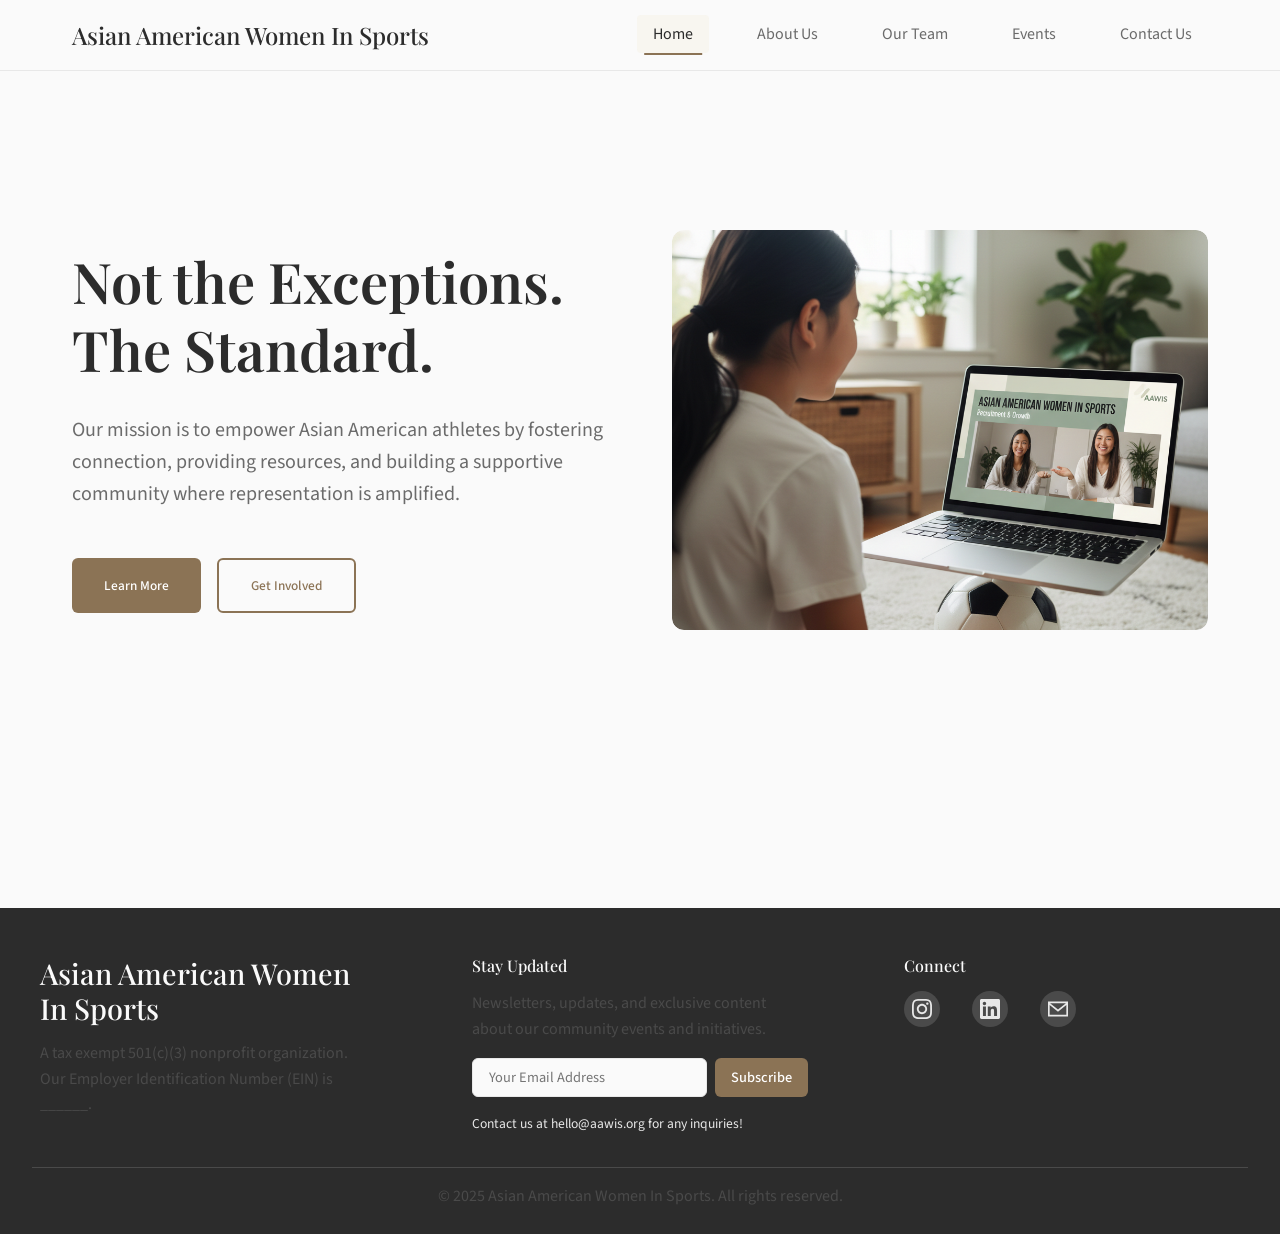
==== index.html @ 2bb3dc59 "Update index.html" ====
<!DOCTYPE html>
<html lang="en">
<head>
    <meta charset="UTF-8">
    <meta name="viewport" content="width=device-width, initial-scale=1.0">
    <title>Asian American Women In Sports</title>
    <link rel="stylesheet" href="styles.css">
    <link rel="preconnect" href="https://fonts.googleapis.com">
    <link rel="preconnect" href="https://fonts.gstatic.com" crossorigin>
    <link href="https://fonts.googleapis.com/css2?family=Playfair+Display:wght@400;500;600;700&family=Source+Sans+Pro:wght@300;400;600&display=swap" rel="stylesheet">
</head>
<body>
    <nav class="navbar">
        <div class="nav-container">
            <div class="nav-logo">
                <h2>Asian American Women In Sports</h2>
            </div>
            <ul class="nav-menu">
                <li class="nav-item">
                    <a href="#home" class="nav-link active" data-tab="home">Home</a>
                </li>
                <li class="nav-item">
                    <a href="#about" class="nav-link" data-tab="about">About Us</a>
                </li>
                <li class="nav-item">
                    <a href="#team" class="nav-link" data-tab="team">Our Team</a>
                </li>
                <li class="nav-item">
                    <a href="#events" class="nav-link" data-tab="events">Events</a>
                </li>
                <li class="nav-item">
                    <a href="#contact" class="nav-link" data-tab="contact">Contact Us</a>
                </li>
            </ul>
            <div class="hamburger">
                <span class="bar"></span>
                <span class="bar"></span>
                <span class="bar"></span>
            </div>
        </div>
    </nav>

    <main>
        <!-- Home Section -->
        <section id="home" class="tab-content active">
            <div class="hero">
                <div class="hero-content">
                    <h1 class="hero-title"> Not the Exceptions. The Standard. </h1>
                    <p class="hero-subtitle">Our mission is to empower Asian American athletes by fostering connection, providing resources, and building a supportive community where representation is amplified.</p>
                    <div class="hero-buttons">
                        <button class="btn btn-primary">Learn More</button>
                        <button class="btn btn-secondary">Get Involved</button>
                    </div>
                </div>
                <div class="hero-image">
                    <img src="hero-photo.jpg" alt="" class="hero-img" />
                </div>
            </div>
        </section>

        <!-- About Us Section -->
        <section id="about" class="tab-content">
            <div class="section-container">
                <h2 class="section-title">About Us</h2>
                <div class="about-content">
                    <div class="about-text">
                        <div class="mission-section">
                            <h3>Our Mission</h3>
                            <p class="lead">Our mission is to empower Asian-American athletes by fostering connection, providing resources, and building a supportive community where representation is amplified.</p>
                        </div>
                        
                        <div class="services-overview">
                            <h3>Our Services</h3>
                            <div class="services-grid">
                                <div class="service-item">
                                    <div class="service-icon">🎤</div>
                                    <h4>Panel of Speakers & Support</h4>
                                    <p>Asian American speakers sharing their experiences and providing guidance to help you navigate your journey</p>
                                </div>
                                <div class="service-item">
                                    <div class="service-icon">📧</div>
                                    <h4>Newsletter</h4>
                                    <p>Stay connected with our community through regular updates and insights</p>
                                </div>
                            </div>
                        </div>
                    </div>

                </div>
            </div>
        </section>

        <!-- Our Team Section -->
        <section id="team" class="tab-content">
            <div class="section-container">
                <h2 class="section-title">Our Team</h2>

                <div class="team-subsection">
                    <h3 class="team-subsection-title">Founder</h3>
                    <div class="team-grid team-grid-founder">
                        <div class="team-member">
                            <div class="member-photo-wrap">
                                <img src="coco-qiu.png" alt="CoCo Qiu" class="member-photo-img" />
                            </div>
                            <h3>CoCo Qiu</h3>
                            <p class="member-role">Founder</p>
                            <p class="member-school">[Madison County High, 2026]</p>
                            <button type="button" class="btn btn-small btn-about">About CoCo</button>
                        </div>
                    </div>
                </div>

                <div class="team-subsection">
                    <h3 class="team-subsection-title">Co-Founders</h3>
                    <div class="team-grid team-grid-cofounders">
                        <div class="team-member">
                            <div class="member-photo"></div>
                            <h3>[Name]</h3>
                            <p class="member-role">Co-Founder</p>
                            <p class="member-school">[School, Year]</p>
                            <button type="button" class="btn btn-small btn-about">About [Name]</button>
                        </div>
                        <div class="team-member">
                            <div class="member-photo"></div>
                            <h3>[Name]</h3>
                            <p class="member-role">Co-Founder</p>
                            <p class="member-school">[School, Year]</p>
                            <button type="button" class="btn btn-small btn-about">About [Name]</button>
                        </div>
                    </div>
                </div>

                <div class="team-subsection">
                    <h3 class="team-subsection-title">Mentor / Panel Speakers</h3>
                    <div class="team-grid team-grid-mentors">
                        <div class="team-member">
                            <div class="member-photo"></div>
                            <h3>Olivia Lee</h3>
                            <p class="member-role">Mentor / Panel Speaker</p>
                            <p class="member-school">[University of Pittsburgh, Team Captain, 2026]</p>
                            <button type="button" class="btn btn-small btn-about">About Olivia</button>
                        </div>
                        <div class="team-member">
                            <div class="member-photo"></div>
                            <h3>[Name]</h3>
                            <p class="member-role">Mentor / Panel Speaker</p>
                            <p class="member-school">[School, Year]</p>
                            <button type="button" class="btn btn-small btn-about">About [Name]</button>
                        </div>
                        <div class="team-member">
                            <div class="member-photo"></div>
                            <h3>[Name]</h3>
                            <p class="member-role">Mentor / Panel Speaker</p>
                            <p class="member-school">[School, Year]</p>
                            <button type="button" class="btn btn-small btn-about">About [Name]</button>
                        </div>
                        <div class="team-member">
                            <div class="member-photo"></div>
                            <h3>[Name]</h3>
                            <p class="member-role">Mentor / Panel Speaker</p>
                            <p class="member-school">[School, Year]</p>
                            <button type="button" class="btn btn-small btn-about">About [Name]</button>
                        </div>
                        <div class="team-member">
                            <div class="member-photo"></div>
                            <h3>[Name]</h3>
                            <p class="member-role">Mentor / Panel Speaker</p>
                            <p class="member-school">[School, Year]</p>
                            <button type="button" class="btn btn-small btn-about">About [Name]</button>
                        </div>
                        <div class="team-member">
                            <div class="member-photo"></div>
                            <h3>[Name]</h3>
                            <p class="member-role">Mentor / Panel Speaker</p>
                            <p class="member-school">[School, Year]</p>
                            <button type="button" class="btn btn-small btn-about">About [Name]</button>
                        </div>
                    </div>
                </div>
            </div>
        </section>

        <!-- Events Section -->
        <section id="events" class="tab-content">
            <div class="section-container">
                <h2 class="section-title">Events</h2>
                <div class="events-grid">
                    <div class="event-card">
                        <div class="event-date">
                            <span class="month">TBD</span>
                            <span class="day">--</span>
                        </div>
                        <div class="event-details">
                            <h3>Coming Soon</h3>
                            <p class="event-time">Details TBD</p>
                            <p class="event-location">Location TBD</p>
                            <p class="event-description">We're planning exciting events to bring our community together. Stay tuned for updates!</p>
                            <button class="btn btn-small">Coming Soon</button>
                        </div>
                    </div>
                    <div class="event-card">
                        <div class="event-date">
                            <span class="month">TBD</span>
                            <span class="day">--</span>
                        </div>
                        <div class="event-details">
                            <h3>Coming Soon</h3>
                            <p class="event-time">Details TBD</p>
                            <p class="event-location">Location TBD</p>
                            <p class="event-description">More exciting events are in the works. We can't wait to share them with you!</p>
                            <button class="btn btn-small">Coming Soon</button>
                        </div>
                    </div>
                </div>
            </div>
        </section>

        <!-- Contact Us Section -->
        <section id="contact" class="tab-content">
            <div class="section-container">
                <h2 class="section-title">Contact Us</h2>
                <div class="contact-content">
                    <form class="contact-form" action="https://formspree.io/f/mjgydpwp" method="POST">
                        <p class="form-description">If you'd like to support us or have any questions, please don't hesitate to contact us. We look forward to connecting with you!</p>

                        <div class="form-group">
                            <label for="name">Name</label>
                            <input type="text" id="name" name="name" required />
                        </div>

                        <div class="form-group">
                            <label for="email">Email</label>
                            <input type="email" id="email" name="email" required />
                        </div>

                        <div class="form-group">
                            <label for="subject">Subject</label>
                            <input type="text" id="subject" name="subject" />
                        </div>

                        <div class="form-group">
                            <label for="message">Message</label>
                            <textarea id="message" name="message" required></textarea>
                        </div>

                        <div class="button-container">
                            <button type="submit" class="btn btn-primary">Send</button>
                        </div>

                        <div class="contact-footer">
                            <p>You can also reach us at <strong>hello@aawis.org</strong> or follow us on social media.</p>
                        </div>
                    </form>
                </div>
            </div>
        </section>
    </main>

    <footer class="footer">
        <div class="footer-content">
            <div class="footer-section">
                <h3>Asian American Women <br> In Sports</h3>
                <p>A tax exempt 501(c)(3) nonprofit organization. Our Employer Identification Number (EIN) is ______.</p>
            </div>

            <div class="footer-section">
                <h4>Stay Updated</h4>
                <p>Newsletters, updates, and exclusive content about our community events and initiatives.</p>
                <div class="newsletter-form">
                    <input type="email" placeholder="Your Email Address" class="newsletter-input">
                    <button class="btn btn-primary newsletter-btn">Subscribe</button>
                </div>
                <p class="contact-email">Contact us at hello@aawis.org for any inquiries!</p>
            </div>

            <div class="footer-section">
                <h4>Connect</h4>
                <div class="social-links">
                    <a href="#" class="social-link">
                        <svg width="20" height="20" viewBox="0 0 24 24" fill="currentColor">
                            <path d="M12 2.163c3.204 0 3.584.012 4.85.07 3.252.148 4.771 1.691 4.919 4.919.058 1.265.069 1.645.069 4.849 0 3.205-.012 3.584-.069 4.849-.149 3.225-1.664 4.771-4.919 4.919-1.266.058-1.644.07-4.85.07-3.204 0-3.584-.012-4.849-.07-3.26-.149-4.771-1.699-4.919-4.92-.058-1.265-.07-1.644-.07-4.849 0-3.204.013-3.583.07-4.849.149-3.227 1.664-4.771 4.919-4.919 1.266-.057 1.645-.069 4.849-.069zm0-2.163c-3.259 0-3.667.014-4.947.072-4.358.2-6.78 2.618-6.98 6.98-.059 1.281-.073 1.689-.073 4.948 0 3.259.014 3.668.072 4.948.2 4.358 2.618 6.78 6.98 6.98 1.281.058 1.689.072 4.948.072 3.259 0 3.668-.014 4.948-.072 4.354-.2 6.782-2.618 6.979-6.98.059-1.28.073-1.689.073-4.948 0-3.259-.014-3.667-.072-4.947-.196-4.354-2.617-6.78-6.979-6.98-1.281-.059-1.69-.073-4.949-.073zm0 5.838c-3.403 0-6.162 2.759-6.162 6.162s2.759 6.163 6.162 6.163 6.162-2.759 6.162-6.163c0-3.403-2.759-6.162-6.162-6.162zm0 10.162c-2.209 0-4-1.79-4-4 0-2.209 1.791-4 4-4s4 1.791 4 4c0 2.21-1.791 4-4 4zm6.406-11.845c-.796 0-1.441.645-1.441 1.44s.645 1.44 1.441 1.44c.795 0 1.439-.645 1.439-1.44s-.644-1.44-1.439-1.44z"/>
                        </svg>
                    </a>
                    <a href="#" class="social-link">
                        <svg width="20" height="20" viewBox="0 0 24 24" fill="currentColor">
                            <path d="M20.447 20.452h-3.554v-5.569c0-1.328-.027-3.037-1.852-3.037-1.853 0-2.136 1.445-2.136 2.939v5.667H9.351V9h3.414v1.561h.046c.477-.9 1.637-1.85 3.37-1.85 3.601 0 4.267 2.37 4.267 5.455v6.286zM5.337 7.433c-1.144 0-2.063-.926-2.063-2.065 0-1.138.92-2.063 2.063-2.063 1.14 0 2.064.925 2.064 2.063 0 1.139-.925 2.065-2.064 2.065zm1.782 13.019H3.555V9h3.564v11.452zM22.225 0H1.771C.792 0 0 .774 0 1.729v20.542C0 23.227.792 24 1.771 24h20.451C23.2 24 24 23.227 24 22.271V1.729C24 .774 23.2 0 22.222 0h.003z"/>
                        </svg>
                    </a>
                    <a href="#" class="social-link">
                        <svg width="20" height="20" viewBox="0 0 24 24" fill="currentColor">
                            <path d="M0 3v18h24V3H0zm21.518 2L12 12.713 2.482 5h19.036zM2 19V7.183l10 8.104 10-8.104V19H2z"/>
                        </svg>
                    </a>
                </div>
            </div>
        </div>
        <div class="footer-bottom">
            <p>&copy; 2025 Asian American Women In Sports. All rights reserved.</p>
        </div>
    </footer>

    <script src="script.js"></script>
</body>
</html>
---- styles.css ----
/* Reset and Base Styles */
* {
    margin: 0;
    padding: 0;
    box-sizing: border-box;
}

:root {
    /* Muted Color Palette */
    --color-off-white: #fafafa;
    --color-beige: #f5f5dc;
    --color-soft-beige: #f8f6f0;
    --color-warm-white: #fefefe;
    --color-soft-black: #2c2c2c;
    --color-dark-gray: #4a4a4a;
    --color-medium-gray: #6b6b6b;
    --color-light-gray: #e8e8e8;
    --color-accent: #8b7355;
    --color-accent-light: #a89b7c;
    
    /* Typography */
    --font-serif: 'Playfair Display', serif;
    --font-sans: 'Source Sans Pro', sans-serif;
    
    /* Spacing */
    --spacing-xs: 0.5rem;
    --spacing-sm: 1rem;
    --spacing-md: 2rem;
    --spacing-lg: 3rem;
    --spacing-xl: 4rem;
    
    /* Transitions */
    --transition-smooth: all 0.3s cubic-bezier(0.4, 0, 0.2, 1);
    --transition-gentle: all 0.5s cubic-bezier(0.25, 0.46, 0.45, 0.94);
}

body {
    font-family: var(--font-sans);
    line-height: 1.6;
    color: var(--color-soft-black);
    background-color: var(--color-off-white);
    overflow-x: hidden;
}

/* Typography */
h1, h2, h3, h4, h5, h6 {
    font-family: var(--font-serif);
    font-weight: 500;
    line-height: 1.2;
    margin-bottom: var(--spacing-sm);
}

h1 {
    font-size: 3.5rem;
    font-weight: 600;
}

h2 {
    font-size: 2.5rem;
}

h3 {
    font-size: 1.8rem;
}

p {
    margin-bottom: var(--spacing-sm);
    color: var(--color-dark-gray);
}

.lead {
    font-size: 1.25rem;
    font-weight: 300;
    color: var(--color-medium-gray);
}

/* Navigation */
.navbar {
    position: fixed;
    top: 0;
    width: 100%;
    background-color: rgba(250, 250, 250, 0.95);
    backdrop-filter: blur(10px);
    border-bottom: 1px solid var(--color-light-gray);
    z-index: 1000;
    transition: var(--transition-smooth);
}

.nav-container {
    max-width: 1200px;
    margin: 0 auto;
    padding: 0 var(--spacing-md);
    display: flex;
    justify-content: space-between;
    align-items: center;
    height: 70px;
}

.nav-logo h2 {
    font-family: var(--font-serif);
    color: var(--color-soft-black);
    font-size: 1.5rem;
    margin: 0;
}

.nav-menu {
    display: flex;
    list-style: none;
    gap: var(--spacing-md);
}

.nav-link {
    text-decoration: none;
    color: var(--color-medium-gray);
    font-weight: 400;
    padding: var(--spacing-xs) var(--spacing-sm);
    border-radius: 4px;
    transition: var(--transition-smooth);
    position: relative;
}

.nav-link:hover,
.nav-link.active {
    color: var(--color-soft-black);
    background-color: var(--color-soft-beige);
}

.nav-link::after {
    content: '';
    position: absolute;
    bottom: -2px;
    left: 50%;
    width: 0;
    height: 2px;
    background-color: var(--color-accent);
    transition: var(--transition-smooth);
    transform: translateX(-50%);
}

.nav-link:hover::after,
.nav-link.active::after {
    width: 80%;
}

.hamburger {
    display: none;
    flex-direction: column;
    cursor: pointer;
}

.bar {
    width: 25px;
    height: 3px;
    background-color: var(--color-soft-black);
    margin: 3px 0;
    transition: var(--transition-smooth);
}

/* Main Content */
main {
    margin-top: 70px;
    min-height: calc(100vh - 70px);
    width: 100%;
    box-sizing: border-box;
}

.tab-content {
    display: none;
    animation: fadeIn 0.6s ease-in-out;
}

.tab-content.active {
    display: block;
}

#home.tab-content {
    padding: 0;
    margin: 0;
    width: 100%;
}

@keyframes fadeIn {
    from {
        opacity: 0;
        transform: translateY(20px);
    }
    to {
        opacity: 1;
        transform: translateY(0);
    }
}

/* Hero Section */
.hero {
    display: grid;
    grid-template-columns: 1fr 1fr;
    gap: var(--spacing-xl);
    align-items: center;
    padding: var(--spacing-xl) 2rem;
    max-width: 1200px;
    margin-left: auto;
    margin-right: auto;
    min-height: 80vh;
    width: 100%;
    max-width: 1200px;
    box-sizing: border-box;
}

.hero-content {
    display: flex;
    flex-direction: column;
    justify-content: center;
    align-items: flex-start;
    width: 100%;
    padding: 0;
}

.hero-title {
    font-size: 3.5rem;
    color: var(--color-soft-black);
    margin-bottom: var(--spacing-md);
    animation: slideInLeft 1s ease-out;
}

.hero-subtitle {
    font-size: 1.25rem;
    color: var(--color-medium-gray);
    margin-bottom: var(--spacing-lg);
    animation: slideInLeft 1s ease-out 0.2s both;
}

.hero-buttons {
    display: flex;
    gap: var(--spacing-sm);
    animation: slideInLeft 1s ease-out 0.4s both;
}

.image-placeholder {
    width: 100%;
    height: 400px;
    background: linear-gradient(135deg, var(--color-beige), var(--color-soft-beige));
    border-radius: 12px;
    animation: slideInRight 1s ease-out 0.3s both;
    display: block;
    min-height: 400px;
}

.hero-image {
    width: 100% !important;
    height: 400px !important;
    overflow: hidden;
    border-radius: 12px;
    display: block !important;
    min-height: 400px !important;
    max-height: 400px !important;
    margin: 0;
    padding: 0;
}

.hero-img {
    width: 100% !important;
    height: 400px !important;
    min-height: 400px !important;
    max-height: 400px !important;
    object-fit: cover !important;
    border-radius: 12px;
    animation: slideInRight 1s ease-out 0.3s both;
    box-shadow: 0 4px 20px rgba(0, 0, 0, 0.1);
    display: block !important;
}

@keyframes slideInLeft {
    from {
        opacity: 0;
        transform: translateX(-50px);
    }
    to {
        opacity: 1;
        transform: translateX(0);
    }
}

@keyframes slideInRight {
    from {
        opacity: 0;
        transform: translateX(50px);
    }
    to {
        opacity: 1;
        transform: translateX(0);
    }
}

/* Buttons */
.btn {
    padding: var(--spacing-sm) var(--spacing-md);
    border: none;
    border-radius: 6px;
    font-family: var(--font-sans);
    font-weight: 500;
    text-decoration: none;
    cursor: pointer;
    transition: var(--transition-smooth);
    display: inline-block;
    text-align: center;
}

.btn-primary {
    background-color: var(--color-accent);
    color: white;
}

.btn-primary:hover {
    background-color: var(--color-accent-light);
    transform: translateY(-2px);
    box-shadow: 0 4px 12px rgba(139, 115, 85, 0.3);
}

.btn-secondary {
    background-color: transparent;
    color: var(--color-accent);
    border: 2px solid var(--color-accent);
}

.btn-secondary:hover {
    background-color: var(--color-accent);
    color: white;
    transform: translateY(-2px);
}

.btn-small {
    padding: var(--spacing-xs) var(--spacing-sm);
    font-size: 0.9rem;
}

.btn-about {
    background-color: transparent;
    color: var(--color-accent);
    border: 2px solid var(--color-accent);
    cursor: pointer;
}

.btn-about:hover {
    background-color: var(--color-accent);
    color: white;
}



/* Section Containers */
.section-container {
    max-width: 1200px;
    margin: 0 auto;
    padding: var(--spacing-sm) var(--spacing-md);
}

.section-title {
    text-align: center;
    margin-bottom: var(--spacing-xl);
    margin-top: var(--spacing-xl);
    color: var(--color-soft-black);
    font-family: var(--font-serif);
    font-size: 2.5rem;
}

/* About Section */
.about-content {
    max-width: 700px;
    margin: 0 auto;
}

.mission-section,
.founder-story,
.organization-info {
    margin-bottom: var(--spacing-xl);
    padding-top: var(--spacing-md);
    border-top: 1px solid var(--color-soft-beige);
}

.mission-section h3,
.founder-story h3 {
    color: var(--color-accent);
    font-family: var(--font-serif);
    font-size: 1.5rem;
    margin-bottom: var(--spacing-md);
}

.founder-story {
    background-color: var(--color-soft-beige);
    padding: var(--spacing-lg);
    border-radius: 8px;
    border-left: 4px solid var(--color-accent);
    margin-top: var(--spacing-lg);
    position: relative;
    overflow: visible;
}

.founder-content {
    position: relative;
}

.founder-photo {
    position: absolute;
    top: -45px;
    right: -45px;
    z-index: 2;
}

.photo-placeholder {
    width: 160px;
    height: 160px;
    border-radius: 50%;
    background-color: var(--color-white);
    display: flex;
    align-items: center;
    justify-content: center;
    border: 3px solid var(--color-accent);
    color: var(--color-accent);
    font-family: var(--font-serif);
    font-size: 1.1rem;
    box-shadow: 0 3px 12px rgba(0, 0, 0, 0.15);
}

.founder-text {
    padding-top: 10px;
}

.founder-text p {
    margin-bottom: var(--spacing-md);
    line-height: 1.6;
    font-style: normal;
}

.founder-text p:last-child {
    margin-bottom: 0;
}

.services-overview {
    margin-top: var(--spacing-xl);
}

.services-overview h3 {
    color: var(--color-accent);
    font-family: var(--font-serif);
    font-size: 1.5rem;
    margin-bottom: var(--spacing-md);
    text-align: center;
}

.services-grid {
    display: grid;
    grid-template-columns: repeat(2, 1fr);
    gap: var(--spacing-lg);
    margin-top: var(--spacing-md);
    max-width: 700px;
    margin-left: auto;
    margin-right: auto;
}

.service-item {
    text-align: center;
    padding: var(--spacing-lg);
    background-color: var(--color-white);
    border-radius: 8px;
    box-shadow: 0 2px 8px rgba(0, 0, 0, 0.1);
    transition: transform 0.3s ease, box-shadow 0.3s ease;
    min-height: 200px;
    display: flex;
    flex-direction: column;
    justify-content: center;
}

.service-item:hover {
    transform: translateY(-4px);
    box-shadow: 0 4px 16px rgba(0, 0, 0, 0.15);
}

.service-icon {
    font-size: 2.5rem;
    margin-bottom: var(--spacing-sm);
}

.service-item h4 {
    color: var(--color-accent);
    font-family: var(--font-serif);
    font-size: 1.2rem;
    margin-bottom: var(--spacing-sm);
}

.service-item p {
    color: var(--color-text);
    font-size: 0.95rem;
    line-height: 1.5;
}

.about-stats {
    display: flex;
    flex-direction: column;
    gap: var(--spacing-lg);
}

.stat {
    text-align: center;
    padding: var(--spacing-md);
    background-color: var(--color-soft-beige);
    border-radius: 8px;
    transition: var(--transition-smooth);
}

.stat:hover {
    transform: scale(1.05);
}

.stat h3 {
    font-size: 2.5rem;
    color: var(--color-accent);
    margin-bottom: var(--spacing-xs);
}

/* Team Section */
.team-subsection {
    margin-bottom: var(--spacing-xl);
    text-align: center;
}

.team-subsection-title {
    font-family: var(--font-serif);
    font-size: 1.5rem;
    color: var(--color-soft-black);
    margin-bottom: var(--spacing-md);
    padding-bottom: var(--spacing-xs);
    border-bottom: 2px solid var(--color-accent);
    display: inline-block;
    text-align: center;
}

.team-grid {
    display: grid;
    grid-template-columns: repeat(auto-fit, minmax(250px, 1fr));
    gap: var(--spacing-lg);
    margin-top: var(--spacing-md);
}

/* Founder: 1 card, centered */
.team-grid-founder {
    grid-template-columns: 1fr;
    max-width: 100%;
}

/* Co-Founders: 2 cards side by side */
.team-grid-cofounders {
    grid-template-columns: repeat(2, 1fr);
    justify-content: center;
}

/* Mentor / Panel Speakers: 3 columns, 2 rows for 6 cards */
.team-grid-mentors {
    grid-template-columns: repeat(3, 1fr);
    justify-content: center;
}

.team-member {
    text-align: center;
    padding: var(--spacing-md);
    background-color: var(--color-warm-white);
    border-radius: 12px;
    transition: var(--transition-gentle);
    border: 1px solid var(--color-light-gray);
    display: flex;
    flex-direction: column;
    align-items: center;
    width: 100%;
    box-sizing: border-box;
}

.team-member .btn-about {
    margin-top: var(--spacing-sm);
}

.team-member:hover {
    transform: translateY(-5px);
    box-shadow: 0 6px 20px rgba(0, 0, 0, 0.1);
}

.member-photo {
    width: 120px;
    height: 120px;
    min-width: 120px;
    min-height: 120px;
    border-radius: 50%;
    background: linear-gradient(135deg, var(--color-beige), var(--color-accent-light));
    margin: 0 auto var(--spacing-md);
    object-fit: cover;
    object-position: center;
    display: block;
}

.member-photo-wrap {
    width: 120px;
    height: 120px;
    border-radius: 50%;
    overflow: hidden;
    margin: 0 auto var(--spacing-md);
}

.member-photo-wrap .member-photo-img {
    width: 100%;
    height: 100%;
    object-fit: cover;
    object-position: 42% center;
    display: block;
    transform: scale(1.15);
}

.member-photo-img {
    width: 120px;
    height: 120px;
    object-fit: cover;
    object-position: center;
}

.member-role {
    color: var(--color-accent);
    font-weight: 500;
    margin-bottom: var(--spacing-xs);
}

.member-school {
    font-size: 0.9rem;
    color: var(--color-medium-gray);
    margin-bottom: var(--spacing-sm);
    font-style: italic;
}

.member-bio {
    font-size: 0.9rem;
    color: var(--color-medium-gray);
}

/* Events Section */
.events-grid {
    display: grid;
    grid-template-columns: repeat(auto-fit, minmax(350px, 1fr));
    gap: var(--spacing-lg);
}

.event-card {
    display: flex;
    background-color: var(--color-warm-white);
    border-radius: 12px;
    overflow: hidden;
    transition: var(--transition-gentle);
    border: 1px solid var(--color-light-gray);
}

.event-card:hover {
    transform: translateY(-5px);
    box-shadow: 0 6px 20px rgba(0, 0, 0, 0.1);
}

.event-date {
    background-color: var(--color-accent);
    color: white;
    padding: var(--spacing-md);
    display: flex;
    flex-direction: column;
    align-items: center;
    justify-content: center;
    min-width: 80px;
}

.month {
    font-size: 0.8rem;
    font-weight: 600;
    letter-spacing: 1px;
}

.day {
    font-size: 1.5rem;
    font-weight: 700;
    font-family: var(--font-serif);
}

.event-details {
    padding: var(--spacing-md);
    flex: 1;
}

.event-time,
.event-location {
    color: var(--color-medium-gray);
    font-size: 0.9rem;
    margin-bottom: var(--spacing-xs);
}

.event-description {
    margin-bottom: var(--spacing-md);
    color: var(--color-dark-gray);
}

/* Contact Section */
.contact-content {
    max-width: 600px;
    margin: 0 auto;
}

.contact-details {
    margin-top: var(--spacing-lg);
}

.contact-item {
    display: flex;
    align-items: flex-start;
    gap: var(--spacing-sm);
    margin-bottom: var(--spacing-md);
}

.contact-icon {
    font-size: 1.5rem;
    margin-top: 2px;
}

.contact-socials {
    display: flex;
    gap: var(--spacing-sm);
    margin-top: var(--spacing-xs);
}

.contact-socials .social-link {
    color: var(--color-accent);
    text-decoration: none;
    font-weight: 500;
    transition: var(--transition-smooth);
}

.contact-socials .social-link:hover {
    color: var(--color-accent-light);
}

.contact-form {
    background-color: #ffffff;
    padding: 40px;
    border-radius: 8px;
    border: 1px solid #e8e8e8;
    box-shadow: 0 2px 8px rgba(0, 0, 0, 0.05);
    max-width: 600px;
    margin: 0 auto;
}

.contact-form h3 {
    color: var(--color-soft-black);
    font-family: var(--font-serif);
    font-size: 1.75rem;
    margin-bottom: var(--spacing-sm);
    font-weight: 600;
    text-align: left;
}

.contact-form p {
    margin-bottom: var(--spacing-xl);
    color: var(--color-dark-gray);
    text-align: left;
    line-height: 1.6;
    font-size: 1rem;
}

.contact-footer {
    margin-top: 0 !important;
    padding-top: var(--spacing-md);
    border-top: 1px solid var(--color-light-gray);
    text-align: center;
    color: var(--color-medium-gray);
    font-size: 0.9rem;
    clear: both !important;
    display: block !important;
    width: 100% !important;
    overflow: hidden;
}

.form-group {
    margin-bottom: var(--spacing-lg);
}

.form-group label {
    display: block;
    margin-bottom: 8px;
    font-weight: 500;
    color: var(--color-soft-black);
    font-size: 0.95rem;
}

.form-group input,
.form-group textarea {
    width: 100%;
    padding: 12px 14px;
    border: 1px solid #e0e0e0;
    border-radius: 6px;
    font-family: var(--font-sans);
    font-size: 1rem;
    transition: var(--transition-smooth);
    background-color: #ffffff;
    color: var(--color-soft-black);
    box-sizing: border-box;
}

.form-group input::placeholder,
.form-group textarea::placeholder {
    color: #999;
    opacity: 0.7;
}

.form-group input:hover,
.form-group textarea:hover {
    border-color: #ccc;
}

.form-group input:focus,
.form-group textarea:focus {
    outline: none;
    border-color: var(--color-accent);
    box-shadow: 0 0 0 2px rgba(139, 115, 85, 0.1);
}

.form-group textarea {
    resize: vertical;
    min-height: 120px;
    line-height: 1.5;
}

.form-description {
    margin-top: 0;
    margin-bottom: 1rem;
    color: #999;
    font-size: 0.875rem;
    font-style: italic;
}

.button-container {
    margin-top: var(--spacing-md);
    margin-bottom: var(--spacing-lg);
    text-align: right;
    clear: both;
    display: block;
    width: 100%;
}

.contact-form .btn-primary {
    padding: 12px 24px;
    font-size: 1rem;
    font-weight: 500;
    margin: 0;
    border-radius: 6px;
    transition: var(--transition-smooth);
    background-color: #333;
    color: white;
    border: none;
    cursor: pointer;
    display: inline-block;
}

.contact-form .btn-primary:hover {
    background-color: #444;
}

.contact-form .btn-primary:active {
    background-color: #222;
}

/* Footer */
.footer {
    background-color: var(--color-soft-black);
    color: var(--color-off-white);
    padding: var(--spacing-lg) var(--spacing-md) var(--spacing-xs);
    margin-top: var(--spacing-xs);
}

.footer-content {
    max-width: 1200px;
    margin: 0 auto;
    display: grid;
    grid-template-columns: 1fr 1fr 1fr;
    gap: calc(var(--spacing-xl) * 1.5);
    margin-bottom: var(--spacing-sm);
}

.footer-section h3,
.footer-section h4 {
    color: var(--color-off-white);
    margin-bottom: var(--spacing-sm);
}

.footer-section:last-child h4 {
    text-align: left;
}

.footer-section ul {
    list-style: none;
}

.footer-section ul li {
    margin-bottom: var(--spacing-xs);
}

.footer-section a {
    color: var(--color-light-gray);
    text-decoration: none;
    transition: var(--transition-smooth);
}

.footer-section a:hover {
    color: var(--color-accent-light);
}

.newsletter-form {
    display: flex;
    gap: var(--spacing-xs);
    margin: var(--spacing-sm) 0;
}

.newsletter-input {
    flex: 1;
    padding: var(--spacing-xs) var(--spacing-sm);
    border: 1px solid var(--color-light-gray);
    border-radius: 6px;
    background-color: var(--color-off-white);
    color: var(--color-soft-black);
    font-family: var(--font-sans);
    font-size: 0.9rem;
}

.newsletter-input:focus {
    outline: none;
    border-color: var(--color-accent);
}

.newsletter-btn {
    padding: var(--spacing-xs) var(--spacing-sm);
    font-size: 0.9rem;
    white-space: nowrap;
}

.contact-email {
    font-size: 0.85rem;
    color: var(--color-light-gray);
    margin-top: var(--spacing-xs);
}

.social-links {
    display: flex;
    gap: var(--spacing-md);
    margin-top: var(--spacing-sm);
    justify-content: flex-start;
}

.social-link {
    display: flex;
    align-items: center;
    justify-content: center;
    width: 36px;
    height: 36px;
    background-color: var(--color-dark-gray);
    border-radius: 50%;
    transition: var(--transition-smooth);
    color: var(--color-off-white);
}

.social-link:hover {
    background-color: var(--color-accent);
}

.footer-bottom {
    text-align: center;
    padding-top: var(--spacing-sm);
    border-top: 1px solid var(--color-dark-gray);
    color: var(--color-medium-gray);
}

/* Responsive Design */
@media (max-width: 768px) {
    .hamburger {
        display: flex;
    }
    
    .nav-menu {
        position: fixed;
        left: -100%;
        top: 70px;
        flex-direction: column;
        background-color: var(--color-off-white);
        width: 100%;
        text-align: center;
        transition: var(--transition-smooth);
        padding: var(--spacing-lg) 0;
        border-top: 1px solid var(--color-light-gray);
    }
    
    .nav-menu.active {
        left: 0;
    }
    
    .hero {
        grid-template-columns: 1fr;
        text-align: center;
        gap: var(--spacing-lg);
    }
    
    .hero-image {
        height: 400px;
        width: 100%;
    }
    
    .hero-img {
        height: 400px;
        width: 100%;
    }
    
    .hero-title {
        font-size: 2.5rem;
    }
    
    .hero-buttons {
        justify-content: center;
        flex-wrap: wrap;
    }
    
    .about-content {
        grid-template-columns: 1fr;
    }
    
    .contact-content {
        grid-template-columns: 1fr;
    }
    
    .team-grid {
        grid-template-columns: 1fr;
    }
    
    .team-grid-cofounders {
        grid-template-columns: 1fr;
    }
    
    .team-grid-mentors {
        grid-template-columns: 1fr;
    }
    
    .events-grid {
        grid-template-columns: 1fr;
    }
    
    .event-card {
        flex-direction: column;
    }
    
    .event-date {
        flex-direction: row;
        justify-content: center;
        gap: var(--spacing-xs);
        min-width: auto;
    }
}

@media (max-width: 480px) {
    .hero-title {
        font-size: 2rem;
    }
    
    .section-container {
        padding: var(--spacing-lg) var(--spacing-sm);
    }
    
    .hero {
        padding: var(--spacing-lg) var(--spacing-sm);
    }
}
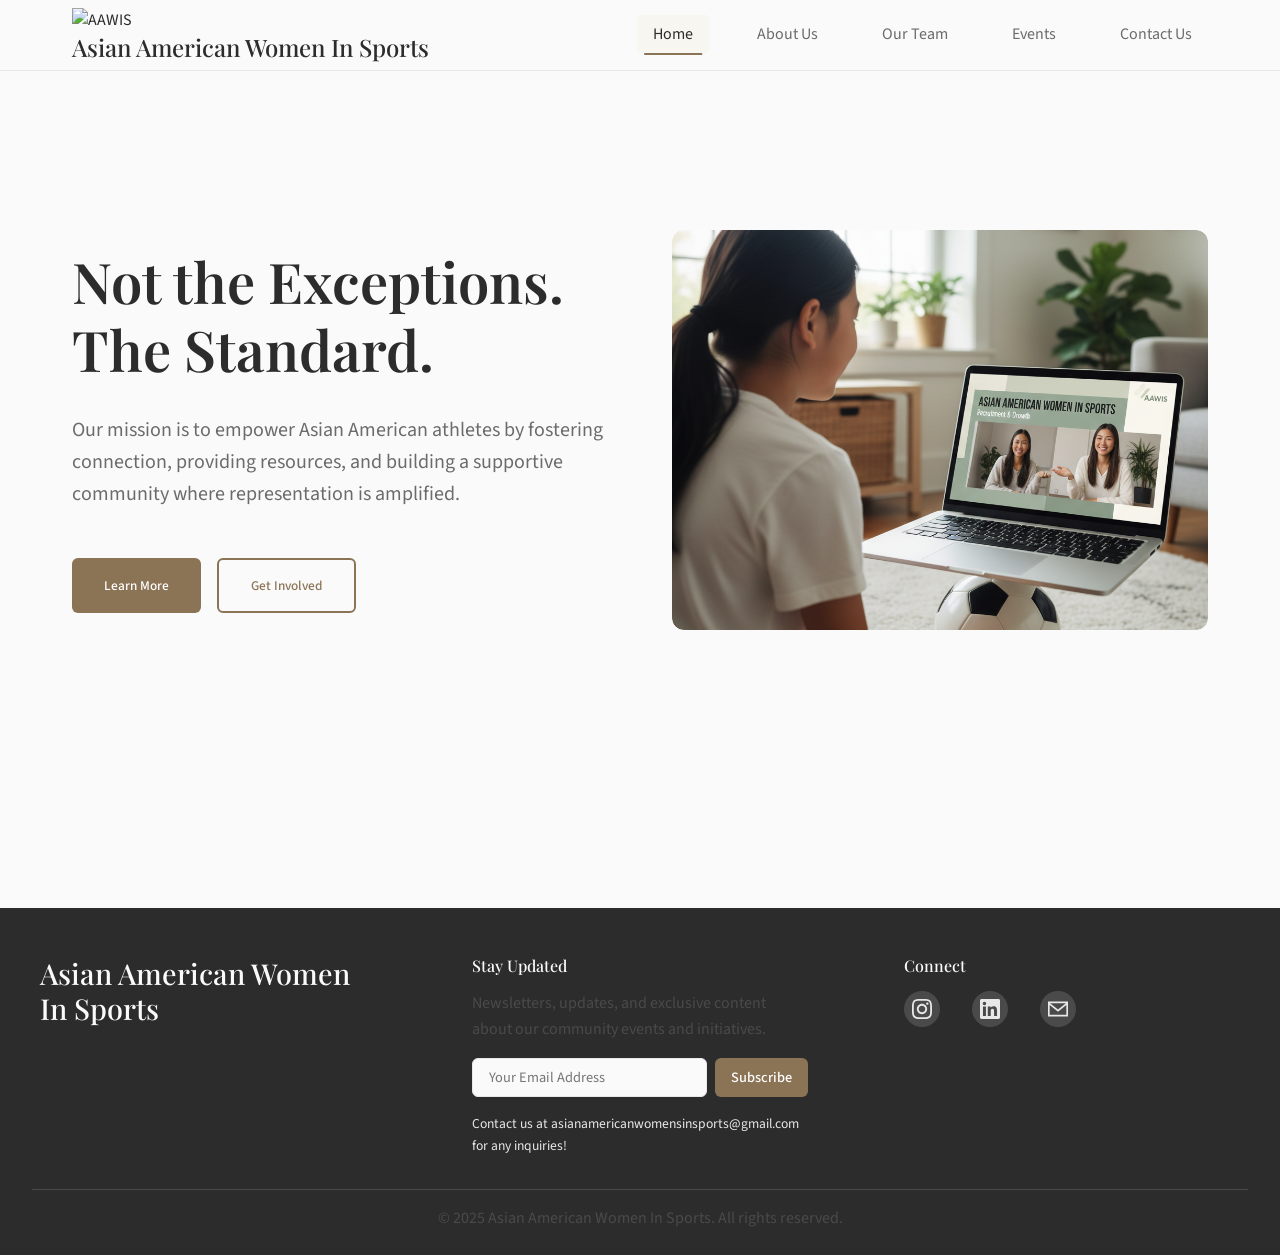
==== commit 293c3085: "Update index.html" ====
--- a/index.html
+++ b/index.html
@@ -13,6 +13,7 @@
     <nav class="navbar">
         <div class="nav-container">
             <div class="nav-logo">
+                <img src="aawis-logo.png" alt="AAWIS" class="nav-logo-img">
                 <h2>Asian American Women In Sports</h2>
             </div>
             <ul class="nav-menu">
@@ -65,8 +66,14 @@
                 <div class="about-content">
                     <div class="about-text">
                         <div class="mission-section">
-                            <h3>Our Mission</h3>
+                            <h3 class="about-heading">Our Mission</h3>
                             <p class="lead">Our mission is to empower Asian-American athletes by fostering connection, providing resources, and building a supportive community where representation is amplified.</p>
+                        </div>
+
+                        <div class="founder-box">
+                            <h3 class="about-heading">Founder</h3>
+                            <p class="founder-box-text">Meet the founder behind Asian American Women In Sports.</p>
+                            <a href="team-member.html#coco" class="btn btn-small btn-about">Learn more about CoCo</a>
                         </div>
                         
                         <div class="services-overview">
@@ -104,8 +111,8 @@
                             </div>
                             <h3>CoCo Qiu</h3>
                             <p class="member-role">Founder</p>
-                            <p class="member-school">[Madison County High, 2026]</p>
-                            <button type="button" class="btn btn-small btn-about">About CoCo</button>
+                            <p class="member-school">Madison County High, 2026</p>
+                            <a href="team-member.html#coco" class="btn btn-small btn-about">About CoCo</a>
                         </div>
                     </div>
                 </div>
@@ -115,17 +122,17 @@
                     <div class="team-grid team-grid-cofounders">
                         <div class="team-member">
                             <div class="member-photo"></div>
-                            <h3>[Name]</h3>
+                            <h3>Skyla Yu</h3>
                             <p class="member-role">Co-Founder</p>
-                            <p class="member-school">[School, Year]</p>
-                            <button type="button" class="btn btn-small btn-about">About [Name]</button>
+                            <p class="member-school">Liberty High, 2026</p>
+                            <a href="team-member.html#cofounder1" class="btn btn-small btn-about">About Skyla</a>
                         </div>
                         <div class="team-member">
                             <div class="member-photo"></div>
                             <h3>[Name]</h3>
                             <p class="member-role">Co-Founder</p>
                             <p class="member-school">[School, Year]</p>
-                            <button type="button" class="btn btn-small btn-about">About [Name]</button>
+                            <a href="team-member.html#cofounder2" class="btn btn-small btn-about">About [Name]</a>
                         </div>
                     </div>
                 </div>
@@ -134,46 +141,48 @@
                     <h3 class="team-subsection-title">Mentor / Panel Speakers</h3>
                     <div class="team-grid team-grid-mentors">
                         <div class="team-member">
-                            <div class="member-photo"></div>
+                            <div class="member-photo-wrap">
+                                <img src="olivia-lee.png" alt="Olivia Lee" class="member-photo-img" />
+                            </div>
                             <h3>Olivia Lee</h3>
                             <p class="member-role">Mentor / Panel Speaker</p>
-                            <p class="member-school">[University of Pittsburgh, Team Captain, 2026]</p>
-                            <button type="button" class="btn btn-small btn-about">About Olivia</button>
-                        </div>
-                        <div class="team-member">
-                            <div class="member-photo"></div>
-                            <h3>[Name]</h3>
-                            <p class="member-role">Mentor / Panel Speaker</p>
-                            <p class="member-school">[School, Year]</p>
-                            <button type="button" class="btn btn-small btn-about">About [Name]</button>
-                        </div>
-                        <div class="team-member">
-                            <div class="member-photo"></div>
-                            <h3>[Name]</h3>
-                            <p class="member-role">Mentor / Panel Speaker</p>
-                            <p class="member-school">[School, Year]</p>
-                            <button type="button" class="btn btn-small btn-about">About [Name]</button>
-                        </div>
-                        <div class="team-member">
-                            <div class="member-photo"></div>
-                            <h3>[Name]</h3>
-                            <p class="member-role">Mentor / Panel Speaker</p>
-                            <p class="member-school">[School, Year]</p>
-                            <button type="button" class="btn btn-small btn-about">About [Name]</button>
-                        </div>
-                        <div class="team-member">
-                            <div class="member-photo"></div>
-                            <h3>[Name]</h3>
-                            <p class="member-role">Mentor / Panel Speaker</p>
-                            <p class="member-school">[School, Year]</p>
-                            <button type="button" class="btn btn-small btn-about">About [Name]</button>
-                        </div>
-                        <div class="team-member">
-                            <div class="member-photo"></div>
-                            <h3>[Name]</h3>
-                            <p class="member-role">Mentor / Panel Speaker</p>
-                            <p class="member-school">[School, Year]</p>
-                            <button type="button" class="btn btn-small btn-about">About [Name]</button>
+                            <p class="member-school">University of Pittsburgh, Team Captain, 2026</p>
+                            <a href="team-member.html#olivia" class="btn btn-small btn-about">About Olivia</a>
+                        </div>
+                        <div class="team-member">
+                            <div class="member-photo"></div>
+                            <h3>[Name]</h3>
+                            <p class="member-role">Mentor / Panel Speaker</p>
+                            <p class="member-school">[School, Year]</p>
+                            <a href="team-member.html#mentor2" class="btn btn-small btn-about">About [Name]</a>
+                        </div>
+                        <div class="team-member">
+                            <div class="member-photo"></div>
+                            <h3>[Name]</h3>
+                            <p class="member-role">Mentor / Panel Speaker</p>
+                            <p class="member-school">[School, Year]</p>
+                            <a href="team-member.html#mentor3" class="btn btn-small btn-about">About [Name]</a>
+                        </div>
+                        <div class="team-member">
+                            <div class="member-photo"></div>
+                            <h3>[Name]</h3>
+                            <p class="member-role">Mentor / Panel Speaker</p>
+                            <p class="member-school">[School, Year]</p>
+                            <a href="team-member.html#mentor4" class="btn btn-small btn-about">About [Name]</a>
+                        </div>
+                        <div class="team-member">
+                            <div class="member-photo"></div>
+                            <h3>[Name]</h3>
+                            <p class="member-role">Mentor / Panel Speaker</p>
+                            <p class="member-school">[School, Year]</p>
+                            <a href="team-member.html#mentor5" class="btn btn-small btn-about">About [Name]</a>
+                        </div>
+                        <div class="team-member">
+                            <div class="member-photo"></div>
+                            <h3>[Name]</h3>
+                            <p class="member-role">Mentor / Panel Speaker</p>
+                            <p class="member-school">[School, Year]</p>
+                            <a href="team-member.html#mentor6" class="btn btn-small btn-about">About [Name]</a>
                         </div>
                     </div>
                 </div>
@@ -219,38 +228,26 @@
         <section id="contact" class="tab-content">
             <div class="section-container">
                 <h2 class="section-title">Contact Us</h2>
-                <div class="contact-content">
-                    <form class="contact-form" action="https://formspree.io/f/mjgydpwp" method="POST">
-                        <p class="form-description">If you'd like to support us or have any questions, please don't hesitate to contact us. We look forward to connecting with you!</p>
-
-                        <div class="form-group">
-                            <label for="name">Name</label>
-                            <input type="text" id="name" name="name" required />
-                        </div>
-
-                        <div class="form-group">
-                            <label for="email">Email</label>
-                            <input type="email" id="email" name="email" required />
-                        </div>
-
-                        <div class="form-group">
-                            <label for="subject">Subject</label>
-                            <input type="text" id="subject" name="subject" />
-                        </div>
-
-                        <div class="form-group">
-                            <label for="message">Message</label>
-                            <textarea id="message" name="message" required></textarea>
-                        </div>
-
-                        <div class="button-container">
-                            <button type="submit" class="btn btn-primary">Send</button>
-                        </div>
-
-                        <div class="contact-footer">
-                            <p>You can also reach us at <strong>hello@aawis.org</strong> or follow us on social media.</p>
-                        </div>
-                    </form>
+                <div class="contact-content contact-aesthetic">
+                    <p class="contact-intro">Feel free to reach out to <a href="mailto:asianwomeninsports@gmail.com" class="contact-email-link" style="color: #8b7355 !important; text-decoration: none;">asianwomeninsports@gmail.com</a> with any questions or potential collaborations. We look forward to connecting and hearing from you!</p>
+                    <div class="contact-social-row">
+                        <a href="https://www.instagram.com/asianwomeninsports/" target="_blank" rel="noopener noreferrer" class="contact-social-card" aria-label="Instagram" style="color: #5c5348; text-decoration: none;">
+                            <span class="contact-social-label">Follow us on Instagram</span>
+                            <span class="contact-social-icon">
+                                <svg width="40" height="40" viewBox="0 0 24 24" fill="#5c5348">
+                                    <path d="M12 2.163c3.204 0 3.584.012 4.85.07 3.252.148 4.771 1.691 4.919 4.919.058 1.265.069 1.645.069 4.849 0 3.205-.012 3.584-.069 4.849-.149 3.225-1.664 4.771-4.919 4.919-1.266.058-1.644.07-4.85.07-3.204 0-3.584-.012-4.849-.07-3.26-.149-4.771-1.699-4.919-4.92-.058-1.265-.07-1.644-.07-4.849 0-3.204.013-3.583.07-4.849.149-3.227 1.664-4.771 4.919-4.919 1.266-.057 1.645-.069 4.849-.069zm0-2.163c-3.259 0-3.667.014-4.947.072-4.358.2-6.78 2.618-6.98 6.98-.059 1.281-.073 1.689-.073 4.948 0 3.259.014 3.668.072 4.948.2 4.358 2.618 6.78 6.98 6.98 1.281.058 1.689.072 4.948.072 3.259 0 3.668-.014 4.948-.072 4.354-.2 6.782-2.618 6.979-6.98.059-1.28.073-1.689.073-4.948 0-3.259-.014-3.667-.072-4.947-.196-4.354-2.617-6.78-6.979-6.98-1.281-.059-1.69-.073-4.949-.073zm0 5.838c-3.403 0-6.162 2.759-6.162 6.162s2.759 6.163 6.162 6.163 6.162-2.759 6.162-6.163c0-3.403-2.759-6.162-6.162-6.162zm0 10.162c-2.209 0-4-1.79-4-4 0-2.209 1.791-4 4-4s4 1.791 4 4c0 2.21-1.791 4-4 4zm6.406-11.845c-.796 0-1.441.645-1.441 1.44s.645 1.44 1.441 1.44c.795 0 1.439-.645 1.439-1.44s-.644-1.44-1.439-1.44z"/>
+                                </svg>
+                            </span>
+                        </a>
+                        <a href="https://www.linkedin.com/company/asian-american-women-in-sports/?viewAsMember=true" target="_blank" rel="noopener noreferrer" class="contact-social-card" aria-label="LinkedIn" style="color: #5c5348; text-decoration: none;">
+                            <span class="contact-social-label">Connect with us on LinkedIn</span>
+                            <span class="contact-social-icon">
+                                <svg width="40" height="40" viewBox="0 0 24 24" fill="#5c5348">
+                                    <path d="M20.447 20.452h-3.554v-5.569c0-1.328-.027-3.037-1.852-3.037-1.853 0-2.136 1.445-2.136 2.939v5.667H9.351V9h3.414v1.561h.046c.477-.9 1.637-1.85 3.37-1.85 3.601 0 4.267 2.37 4.267 5.455v6.286zM5.337 7.433c-1.144 0-2.063-.926-2.063-2.065 0-1.138.92-2.063 2.063-2.063 1.14 0 2.064.925 2.064 2.063 0 1.139-.925 2.065-2.064 2.065zm1.782 13.019H3.555V9h3.564v11.452zM22.225 0H1.771C.792 0 0 .774 0 1.729v20.542C0 23.227.792 24 1.771 24h20.451C23.2 24 24 23.227 24 22.271V1.729C24 .774 23.2 0 22.222 0h.003z"/>
+                                </svg>
+                            </span>
+                        </a>
+                    </div>
                 </div>
             </div>
         </section>
@@ -260,7 +257,7 @@
         <div class="footer-content">
             <div class="footer-section">
                 <h3>Asian American Women <br> In Sports</h3>
-                <p>A tax exempt 501(c)(3) nonprofit organization. Our Employer Identification Number (EIN) is ______.</p>
+                <p> </p>
             </div>
 
             <div class="footer-section">
@@ -270,23 +267,23 @@
                     <input type="email" placeholder="Your Email Address" class="newsletter-input">
                     <button class="btn btn-primary newsletter-btn">Subscribe</button>
                 </div>
-                <p class="contact-email">Contact us at hello@aawis.org for any inquiries!</p>
+                <p class="contact-email">Contact us at asianamericanwomensinsports@gmail.com for any inquiries!</p>
             </div>
 
             <div class="footer-section">
                 <h4>Connect</h4>
                 <div class="social-links">
-                    <a href="#" class="social-link">
+                    <a href="https://www.instagram.com/asianwomeninsports/" target="_blank" rel="noopener noreferrer" class="social-link" aria-label="Instagram">
                         <svg width="20" height="20" viewBox="0 0 24 24" fill="currentColor">
                             <path d="M12 2.163c3.204 0 3.584.012 4.85.07 3.252.148 4.771 1.691 4.919 4.919.058 1.265.069 1.645.069 4.849 0 3.205-.012 3.584-.069 4.849-.149 3.225-1.664 4.771-4.919 4.919-1.266.058-1.644.07-4.85.07-3.204 0-3.584-.012-4.849-.07-3.26-.149-4.771-1.699-4.919-4.92-.058-1.265-.07-1.644-.07-4.849 0-3.204.013-3.583.07-4.849.149-3.227 1.664-4.771 4.919-4.919 1.266-.057 1.645-.069 4.849-.069zm0-2.163c-3.259 0-3.667.014-4.947.072-4.358.2-6.78 2.618-6.98 6.98-.059 1.281-.073 1.689-.073 4.948 0 3.259.014 3.668.072 4.948.2 4.358 2.618 6.78 6.98 6.98 1.281.058 1.689.072 4.948.072 3.259 0 3.668-.014 4.948-.072 4.354-.2 6.782-2.618 6.979-6.98.059-1.28.073-1.689.073-4.948 0-3.259-.014-3.667-.072-4.947-.196-4.354-2.617-6.78-6.979-6.98-1.281-.059-1.69-.073-4.949-.073zm0 5.838c-3.403 0-6.162 2.759-6.162 6.162s2.759 6.163 6.162 6.163 6.162-2.759 6.162-6.163c0-3.403-2.759-6.162-6.162-6.162zm0 10.162c-2.209 0-4-1.79-4-4 0-2.209 1.791-4 4-4s4 1.791 4 4c0 2.21-1.791 4-4 4zm6.406-11.845c-.796 0-1.441.645-1.441 1.44s.645 1.44 1.441 1.44c.795 0 1.439-.645 1.439-1.44s-.644-1.44-1.439-1.44z"/>
                         </svg>
                     </a>
-                    <a href="#" class="social-link">
+                    <a href="https://www.linkedin.com/company/asian-american-women-in-sports/?viewAsMember=true" target="_blank" rel="noopener noreferrer" class="social-link" aria-label="LinkedIn">
                         <svg width="20" height="20" viewBox="0 0 24 24" fill="currentColor">
                             <path d="M20.447 20.452h-3.554v-5.569c0-1.328-.027-3.037-1.852-3.037-1.853 0-2.136 1.445-2.136 2.939v5.667H9.351V9h3.414v1.561h.046c.477-.9 1.637-1.85 3.37-1.85 3.601 0 4.267 2.37 4.267 5.455v6.286zM5.337 7.433c-1.144 0-2.063-.926-2.063-2.065 0-1.138.92-2.063 2.063-2.063 1.14 0 2.064.925 2.064 2.063 0 1.139-.925 2.065-2.064 2.065zm1.782 13.019H3.555V9h3.564v11.452zM22.225 0H1.771C.792 0 0 .774 0 1.729v20.542C0 23.227.792 24 1.771 24h20.451C23.2 24 24 23.227 24 22.271V1.729C24 .774 23.2 0 22.222 0h.003z"/>
                         </svg>
                     </a>
-                    <a href="#" class="social-link">
+                    <a href="mailto:asianwomeninsports@gmail.com" class="social-link" aria-label="Email us">
                         <svg width="20" height="20" viewBox="0 0 24 24" fill="currentColor">
                             <path d="M0 3v18h24V3H0zm21.518 2L12 12.713 2.482 5h19.036zM2 19V7.183l10 8.104 10-8.104V19H2z"/>
                         </svg>
--- a/styles.css
+++ b/styles.css
@@ -603,11 +603,27 @@
     margin: 0 auto var(--spacing-md);
 }
 
-.member-photo-wrap .member-photo-img {
+/* Square photo (e.g. founder with normal square image) */
+.member-photo-square {
+    width: 120px;
+    height: 120px;
+    border-radius: 8px;
+    overflow: hidden;
+    margin: 0 auto var(--spacing-md);
+    background: var(--color-light-gray);
+}
+.member-photo-square img {
     width: 100%;
     height: 100%;
     object-fit: cover;
-    object-position: 42% center;
+    display: block;
+}
+
+.member-photo-wrap .member-photo-img {
+    width: 100%;
+    height: 100%;
+    object-fit: cover;
+    object-position: 52% 22%;
     display: block;
     transform: scale(1.15);
 }
@@ -1072,3 +1088,108 @@
         padding: var(--spacing-lg) var(--spacing-sm);
     }
 }
+
+/* Team member profile page (team-member.html) - full page */
+.profile-page {
+    padding: var(--spacing-lg) 0;
+    min-height: calc(100vh - 80px);
+    width: 100%;
+}
+.profile-page .section-container {
+    max-width: 1200px;
+    margin: 0 auto;
+    padding-left: var(--spacing-md);
+    padding-right: var(--spacing-md);
+}
+.back-link {
+    display: inline-block;
+    margin-bottom: var(--spacing-md);
+    color: var(--color-accent);
+    text-decoration: none;
+    font-weight: 500;
+}
+.back-link:hover {
+    text-decoration: underline;
+}
+.profile-section {
+    display: none;
+}
+.profile-section.profile-section-visible {
+    display: block;
+}
+.profile-page-card {
+    background: var(--color-warm-white);
+    border-radius: 0;
+    padding: var(--spacing-xl) var(--spacing-lg);
+    border: none;
+    border-top: 1px solid var(--color-light-gray);
+    max-width: none;
+    width: 100%;
+    margin: 0;
+    min-height: calc(100vh - 200px);
+    box-sizing: border-box;
+}
+.profile-page-title {
+    text-align: center;
+    margin: 0 0 var(--spacing-xs);
+    font-family: var(--font-heading);
+    font-size: 2.25rem;
+    color: var(--color-dark);
+}
+.profile-page-role {
+    text-align: center;
+    margin: 0 0 var(--spacing-lg);
+    font-size: 1.1rem;
+    color: var(--color-accent);
+    font-weight: 500;
+}
+.profile-page-body {
+    display: flex;
+    gap: var(--spacing-xl);
+    align-items: flex-start;
+    max-width: 900px;
+    margin: 0 auto;
+}
+.profile-page-photo {
+    flex-shrink: 0;
+    width: 280px;
+    height: 280px;
+    border-radius: 8px;
+    overflow: hidden;
+    background: var(--color-light-gray);
+}
+.profile-page-photo img {
+    width: 100%;
+    height: 100%;
+    object-fit: cover;
+    display: block;
+}
+.profile-photo-placeholder {
+    width: 100%;
+    height: 100%;
+    background: linear-gradient(135deg, var(--color-beige), var(--color-accent-light));
+}
+.profile-page-bio {
+    flex: 1;
+    min-width: 0;
+}
+.profile-page-bio p {
+    margin: 0 0 var(--spacing-sm);
+    font-size: 1.05rem;
+    line-height: 1.7;
+    color: var(--color-medium-gray);
+}
+.profile-page-bio p:last-child {
+    margin-bottom: 0;
+}
+@media (max-width: 600px) {
+    .profile-page-body {
+        flex-direction: column;
+        align-items: center;
+        max-width: none;
+    }
+    .profile-page-photo {
+        width: 220px;
+        height: 220px;
+    }
+}
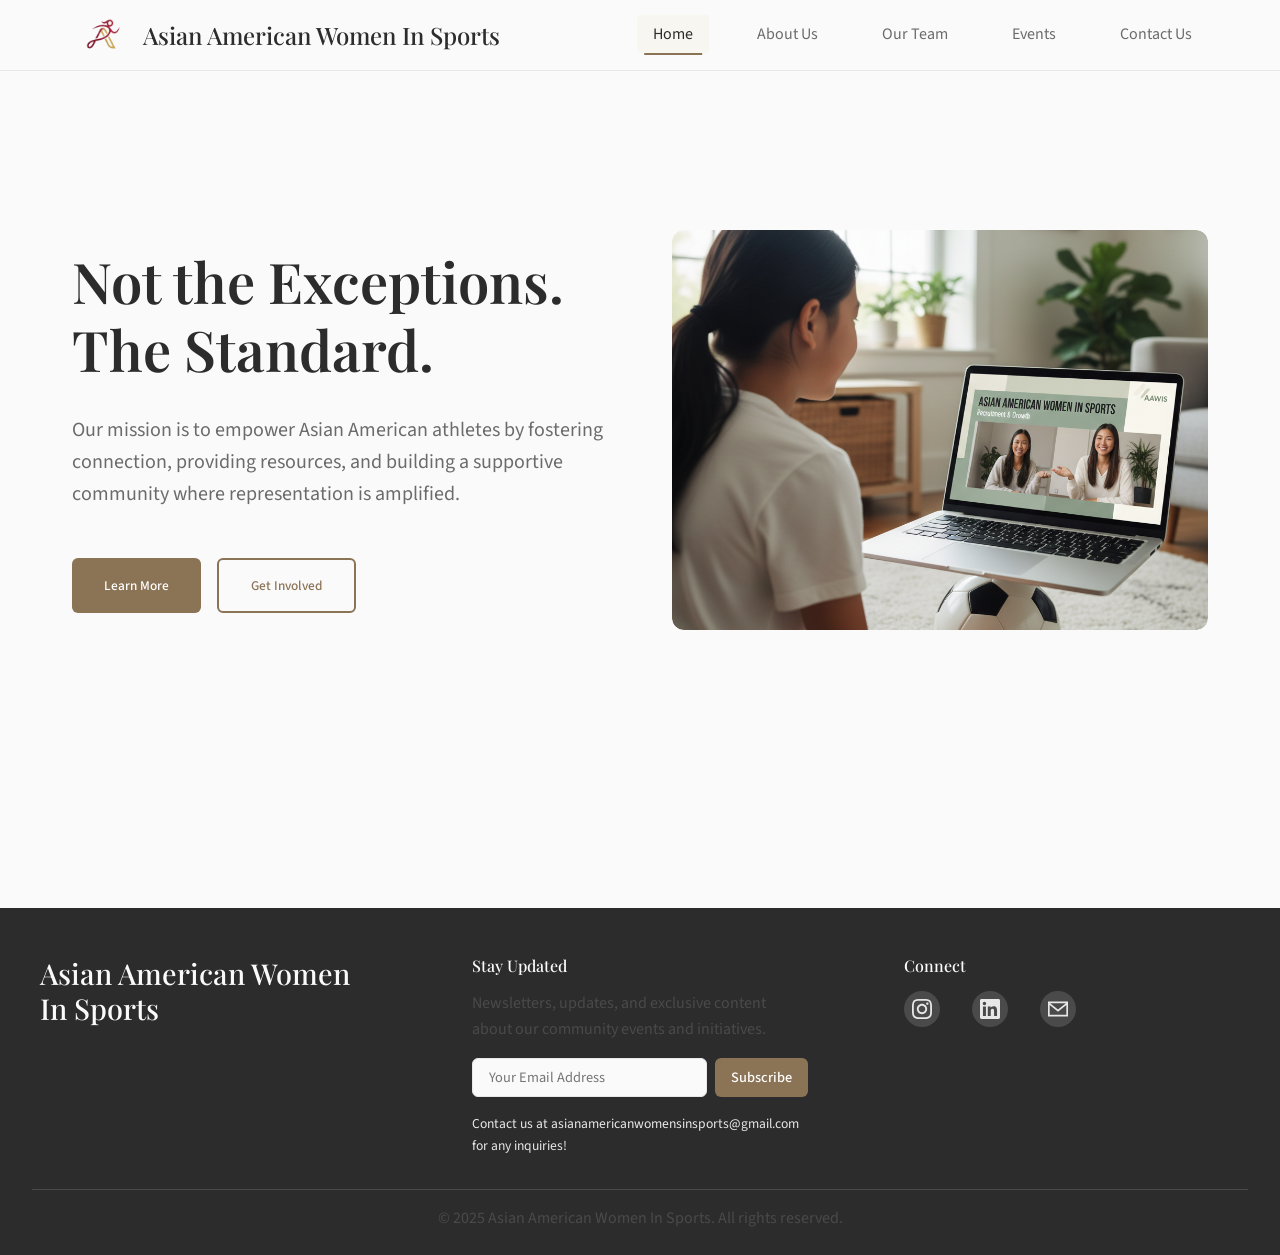
==== commit ea89c29b: "Update index.html" ====
--- a/index.html
+++ b/index.html
@@ -128,11 +128,13 @@
                             <a href="team-member.html#cofounder1" class="btn btn-small btn-about">About Skyla</a>
                         </div>
                         <div class="team-member">
-                            <div class="member-photo"></div>
-                            <h3>[Name]</h3>
+                            <div class="member-photo-wrap">
+                                <img src="arianna-chin.png" alt="Co-Founder" class="member-photo-img" />
+                            </div>
+                            <h3>Arianna Chin</h3>
                             <p class="member-role">Co-Founder</p>
-                            <p class="member-school">[School, Year]</p>
-                            <a href="team-member.html#cofounder2" class="btn btn-small btn-about">About [Name]</a>
+                            <p class="member-school">Sacred Heart Greenwich, 2026</p>
+                            <a href="team-member.html#cofounder2" class="btn btn-small btn-about">About Arianna</a>
                         </div>
                     </div>
                 </div>
--- a/styles.css
+++ b/styles.css
@@ -82,7 +82,8 @@
     background-color: rgba(250, 250, 250, 0.95);
     backdrop-filter: blur(10px);
     border-bottom: 1px solid var(--color-light-gray);
-    z-index: 1000;
+    z-index: 9999;
+    pointer-events: auto;
     transition: var(--transition-smooth);
 }
 
@@ -94,6 +95,18 @@
     justify-content: space-between;
     align-items: center;
     height: 70px;
+}
+
+.nav-logo {
+    display: flex;
+    align-items: center;
+    gap: 0.75rem;
+}
+
+.nav-logo-img {
+    height: 44px;
+    width: auto;
+    display: block;
 }
 
 .nav-logo h2 {
@@ -377,6 +390,14 @@
     border-top: 1px solid var(--color-soft-beige);
 }
 
+.about-heading {
+    color: var(--color-accent);
+    font-family: var(--font-serif);
+    font-size: 1.5rem;
+    margin-bottom: var(--spacing-md);
+    font-weight: 500;
+}
+
 .mission-section h3,
 .founder-story h3 {
     color: var(--color-accent);
@@ -433,6 +454,25 @@
 
 .founder-text p:last-child {
     margin-bottom: 0;
+}
+
+.founder-box {
+    margin-top: var(--spacing-xl);
+}
+
+.founder-box .about-heading,
+.founder-box h3 {
+    color: #8b7355 !important;
+}
+
+.founder-box-text {
+    margin: 0 0 var(--spacing-md);
+    font-size: 0.95rem;
+    color: var(--color-text);
+}
+
+.founder-box .btn {
+    display: inline-block;
 }
 
 .services-overview {
@@ -714,10 +754,198 @@
     color: var(--color-dark-gray);
 }
 
-/* Contact Section */
+/* Contact Section – tan fills full width, content centered */
+#contact {
+    width: 100%;
+    min-height: 100vh;
+    background: linear-gradient(180deg, #f8f6f3 0%, #ebe6df 100%);
+}
+
+/* When Contact tab is visible, main gets same tan so no white strip above footer */
+main:has(#contact.active) {
+    background: linear-gradient(180deg, #f8f6f3 0%, #ebe6df 100%);
+}
+    display: flex;
+    flex-direction: column;
+    justify-content: center;
+}
+
+#contact .section-container {
+    width: 100%;
+    max-width: 1200px;
+    margin: 0 auto;
+    display: flex;
+    flex-direction: column;
+    justify-content: center;
+    align-items: center;
+    padding: 3rem var(--spacing-lg) 4rem;
+}
+
+#contact .section-title {
+    text-align: center;
+    width: 100%;
+}
+
 .contact-content {
-    max-width: 600px;
+    max-width: 900px;
     margin: 0 auto;
+    width: 100%;
+    display: flex;
+    flex-direction: column;
+    align-items: center;
+}
+
+.contact-aesthetic {
+    text-align: center;
+    padding: 2rem 0 3rem;
+    display: flex;
+    flex-direction: column;
+    justify-content: center;
+    align-items: center;
+    gap: 3rem;
+    width: 100%;
+}
+
+.contact-intro {
+    font-size: 1.15rem;
+    line-height: 1.8;
+    color: #2c2c2c;
+    margin: 0;
+    max-width: 640px;
+    margin-left: auto;
+    margin-right: auto;
+}
+
+/* Social row – two big cards that fill the space */
+.contact-social-row {
+    display: grid;
+    grid-template-columns: 1fr 1fr;
+    gap: 2rem;
+    width: 100%;
+    align-items: stretch;
+}
+
+/* Force brown only – no blue on link or :visited/:link */
+#contact .contact-social-card,
+#contact .contact-social-card:link,
+#contact .contact-social-card:visited,
+#contact .contact-social-card:hover,
+#contact .contact-social-card:focus,
+#contact .contact-social-card:active {
+    color: #5c5348 !important;
+    text-decoration: none !important;
+}
+
+#contact .contact-social-card {
+    display: flex;
+    flex-direction: column;
+    align-items: center;
+    justify-content: center;
+    gap: 1.25rem;
+    min-height: 220px;
+    padding: 2.5rem 2rem;
+    background: rgba(255, 255, 255, 0.85);
+    border: 2px solid #d4ccbf;
+    border-radius: 14px;
+    transition: border-color 0.2s ease, background 0.2s ease, box-shadow 0.2s ease;
+}
+
+#contact .contact-social-card:hover {
+    background: rgba(255, 255, 255, 0.95);
+    border-color: #8b7355;
+    box-shadow: 0 8px 24px rgba(139, 115, 85, 0.12);
+}
+
+#contact .contact-social-card:hover .contact-social-label,
+#contact .contact-social-card:hover .contact-social-icon svg {
+    color: #8b7355 !important;
+    fill: #8b7355 !important;
+}
+
+.contact-social-card .contact-social-icon {
+    line-height: 0;
+}
+
+.contact-social-card .contact-social-icon svg {
+    display: block;
+    fill: #5c5348;
+    transition: fill 0.2s ease;
+}
+
+.contact-social-card .contact-social-label {
+    font-size: 1.05rem;
+    font-weight: 600;
+    letter-spacing: 0.02em;
+    color: #5c5348;
+    transition: color 0.2s ease;
+}
+
+@media (max-width: 600px) {
+    .contact-social-row {
+        grid-template-columns: 1fr;
+        gap: 1.5rem;
+    }
+    #contact .contact-social-card {
+        min-height: 160px;
+    }
+}
+
+/* Override browser default blue – high specificity so it always wins */
+#contact .contact-email-link,
+#contact .contact-email-link:link,
+#contact .contact-email-link:hover,
+#contact .contact-email-link:visited,
+#contact .contact-email-link:focus,
+#contact .contact-email-link:active {
+    color: #8b7355 !important;
+    font-weight: 600;
+    text-decoration: none !important;
+    border-bottom: 1px solid rgba(139, 115, 85, 0.4);
+    transition: var(--transition-smooth);
+}
+
+#contact .contact-email-link:hover,
+#contact .contact-email-link:focus {
+    border-bottom-color: #8b7355;
+}
+
+.contact-social-copy {
+    font-size: 0.9rem;
+    text-transform: uppercase;
+    letter-spacing: 0.12em;
+    color: var(--color-medium-gray);
+    margin: 0 0 var(--spacing-md);
+}
+
+.contact-social-links {
+    display: flex;
+    gap: var(--spacing-md);
+    justify-content: center;
+    flex-wrap: wrap;
+}
+
+/* Social icons – brown/dark gray, never blue */
+#contact .contact-social-link,
+#contact .contact-social-link:link,
+#contact .contact-social-link:visited {
+    display: inline-flex;
+    align-items: center;
+    justify-content: center;
+    width: 44px;
+    height: 44px;
+    border-radius: 50%;
+    background: transparent;
+    color: #5c5348 !important;
+    border: 1.5px solid #c4b8a8;
+    text-decoration: none !important;
+    transition: var(--transition-smooth);
+}
+
+#contact .contact-social-link:hover,
+#contact .contact-social-link:focus {
+    background: #8b7355;
+    color: #f5f3ef !important;
+    border-color: #8b7355;
 }
 
 .contact-details {
@@ -1146,7 +1374,7 @@
 .profile-page-body {
     display: flex;
     gap: var(--spacing-xl);
-    align-items: flex-start;
+    align-items: center;
     max-width: 900px;
     margin: 0 auto;
 }
@@ -1172,6 +1400,9 @@
 .profile-page-bio {
     flex: 1;
     min-width: 0;
+    display: flex;
+    flex-direction: column;
+    justify-content: center;
 }
 .profile-page-bio p {
     margin: 0 0 var(--spacing-sm);
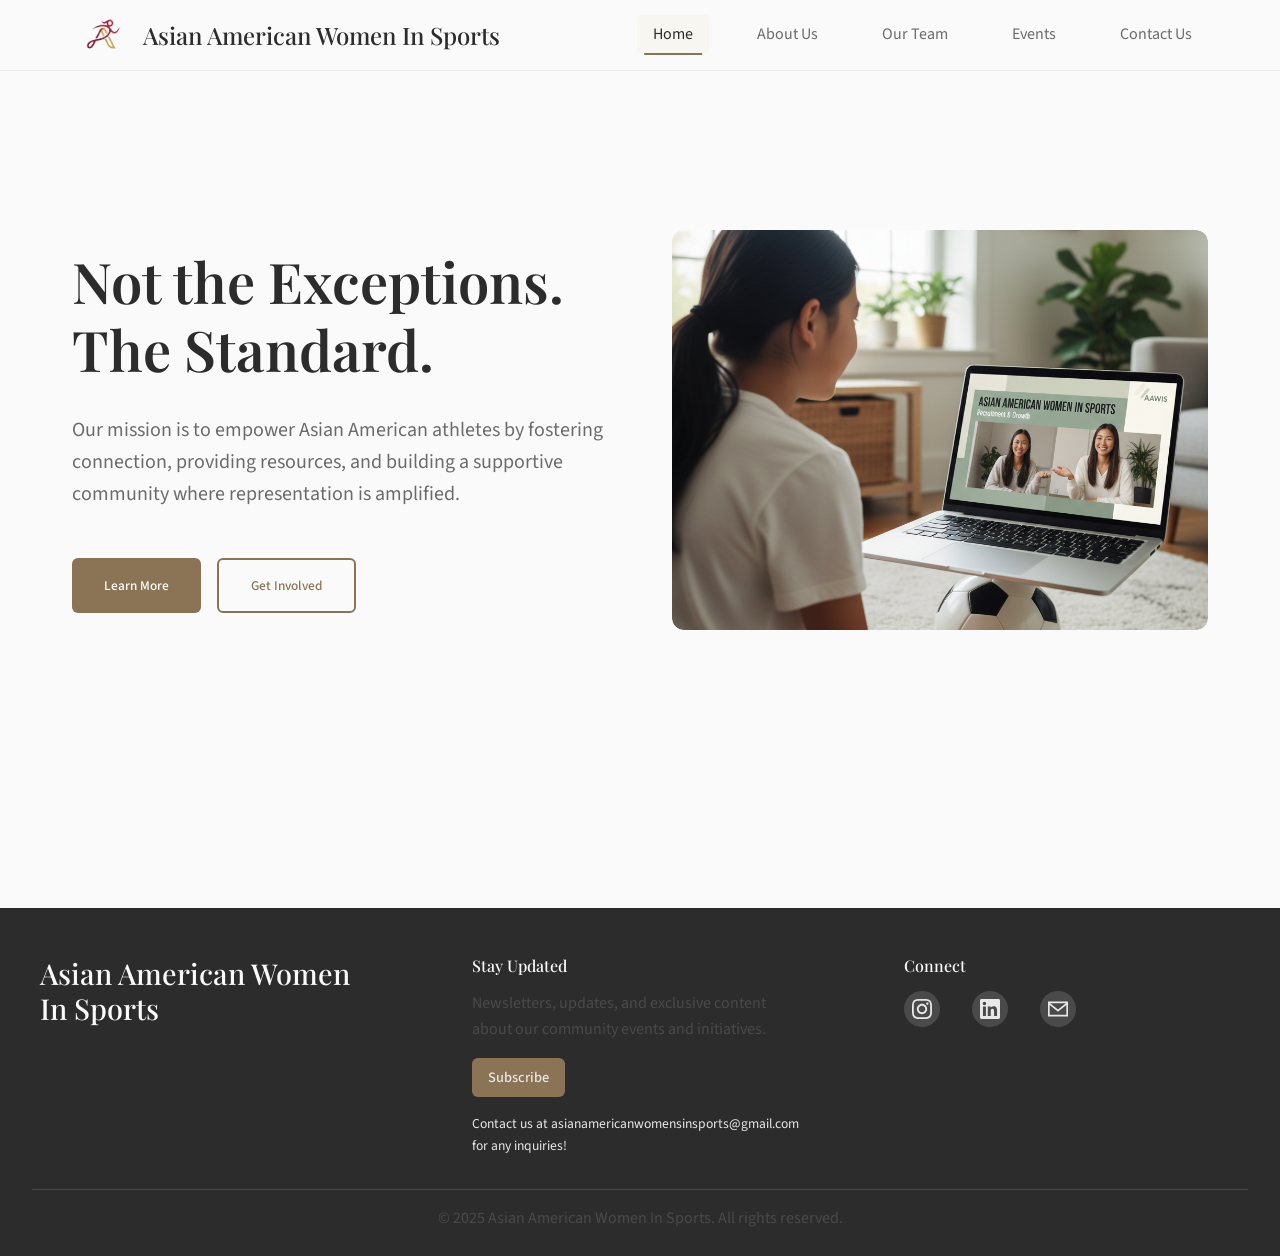
==== commit f242983c: "Update index.html" ====
--- a/index.html
+++ b/index.html
@@ -82,7 +82,7 @@
                                 <div class="service-item">
                                     <div class="service-icon">🎤</div>
                                     <h4>Panel of Speakers & Support</h4>
-                                    <p>Asian American speakers sharing their experiences and providing guidance to help you navigate your journey</p>
+                                    <p>Asian American women collegiate athletes sharing their experiences and providing guidance to help you navigate your journey</p>
                                 </div>
                                 <div class="service-item">
                                     <div class="service-icon">📧</div>
@@ -121,7 +121,9 @@
                     <h3 class="team-subsection-title">Co-Founders</h3>
                     <div class="team-grid team-grid-cofounders">
                         <div class="team-member">
-                            <div class="member-photo"></div>
+                            <div class="member-photo-wrap">
+                                <img src="skyla-yu.png" alt="Skyla Yu" class="member-photo-img member-photo-img--skyla" />
+                            </div>
                             <h3>Skyla Yu</h3>
                             <p class="member-role">Co-Founder</p>
                             <p class="member-school">Liberty High, 2026</p>
@@ -148,29 +150,31 @@
                             </div>
                             <h3>Olivia Lee</h3>
                             <p class="member-role">Mentor / Panel Speaker</p>
-                            <p class="member-school">University of Pittsburgh, Team Captain, 2026</p>
+                            <p class="member-school">University of Pittsburgh, 2027</p>
                             <a href="team-member.html#olivia" class="btn btn-small btn-about">About Olivia</a>
                         </div>
                         <div class="team-member">
+                            <div class="member-photo-wrap">
+                                <img src="viet-thy.png" alt="Viet-Thy Tran" class="member-photo-img" />
+                            </div>
+                            <h3>Viet-Thy Tran</h3>
+                            <p class="member-role">Mentor / Panel Speaker</p>
+                            <p class="member-school">UC Davis, 2027</p>
+                            <a href="team-member.html#mentor2" class="btn btn-small btn-about">About Thy</a>
+                        </div>
+                        <div class="team-member">
                             <div class="member-photo"></div>
-                            <h3>[Name]</h3>
-                            <p class="member-role">Mentor / Panel Speaker</p>
-                            <p class="member-school">[School, Year]</p>
-                            <a href="team-member.html#mentor2" class="btn btn-small btn-about">About [Name]</a>
+                            <h3>Cheyenne McCloud</h3>
+                            <p class="member-role">Mentor / Panel Speaker</p>
+                            <p class="member-school">Tennessee Tech, 2026</p>
+                            <a href="team-member.html#mentor3" class="btn btn-small btn-about">About Cheyenne</a>
                         </div>
                         <div class="team-member">
                             <div class="member-photo"></div>
-                            <h3>[Name]</h3>
-                            <p class="member-role">Mentor / Panel Speaker</p>
-                            <p class="member-school">[School, Year]</p>
-                            <a href="team-member.html#mentor3" class="btn btn-small btn-about">About [Name]</a>
-                        </div>
-                        <div class="team-member">
-                            <div class="member-photo"></div>
-                            <h3>[Name]</h3>
-                            <p class="member-role">Mentor / Panel Speaker</p>
-                            <p class="member-school">[School, Year]</p>
-                            <a href="team-member.html#mentor4" class="btn btn-small btn-about">About [Name]</a>
+                            <h3>Lindsey Chau</h3>
+                            <p class="member-role">Mentor / Panel Speaker</p>
+                            <p class="member-school">University of San Francisco, 2026</p>
+                            <a href="team-member.html#mentor4" class="btn btn-small btn-about">About Lindsey</a>
                         </div>
                         <div class="team-member">
                             <div class="member-photo"></div>
@@ -250,6 +254,16 @@
                             </span>
                         </a>
                     </div>
+                    <div class="contact-newsletter-row">
+                        <a href="https://docs.google.com/forms/d/e/1FAIpQLScQEs2Jg2RjY3kAYKiJV9d1AZXlyQJ6ijiZEgHVNBt_vS9hPQ/viewform?usp=publish-editor" target="_blank" rel="noopener noreferrer" class="contact-social-card contact-newsletter-card" aria-label="Subscribe to newsletter" style="color: #5c5348; text-decoration: none;">
+                            <span class="contact-social-label">Subscribe to our Newsletter</span>
+                            <span class="contact-social-icon">
+                                <svg width="40" height="40" viewBox="0 0 24 24" fill="#5c5348">
+                                    <path d="M20 4H4c-1.1 0-2 .9-2 2v12c0 1.1.9 2 2 2h16c1.1 0 2-.9 2-2V6c0-1.1-.9-2-2-2zm0 4l-8 5-8-5V6l8 5 8-5v2z"/>
+                                </svg>
+                            </span>
+                        </a>
+                    </div>
                 </div>
             </div>
         </section>
@@ -266,8 +280,7 @@
                 <h4>Stay Updated</h4>
                 <p>Newsletters, updates, and exclusive content about our community events and initiatives.</p>
                 <div class="newsletter-form">
-                    <input type="email" placeholder="Your Email Address" class="newsletter-input">
-                    <button class="btn btn-primary newsletter-btn">Subscribe</button>
+                    <a href="https://docs.google.com/forms/d/e/1FAIpQLScQEs2Jg2RjY3kAYKiJV9d1AZXlyQJ6ijiZEgHVNBt_vS9hPQ/viewform?usp=publish-editor" target="_blank" rel="noopener noreferrer" class="btn btn-primary newsletter-btn">Subscribe</a>
                 </div>
                 <p class="contact-email">Contact us at asianamericanwomensinsports@gmail.com for any inquiries!</p>
             </div>
--- a/styles.css
+++ b/styles.css
@@ -674,6 +674,9 @@
     object-fit: cover;
     object-position: center;
 }
+.member-photo-wrap .member-photo-img--skyla {
+    object-position: 36% 50%;
+}
 
 .member-role {
     color: var(--color-accent);
@@ -1385,6 +1388,7 @@
     border-radius: 8px;
     overflow: hidden;
     background: var(--color-light-gray);
+    margin-left: var(--spacing-lg);
 }
 .profile-page-photo img {
     width: 100%;
@@ -1413,6 +1417,38 @@
 .profile-page-bio p:last-child {
     margin-bottom: 0;
 }
+.profile-social {
+    display: flex;
+    gap: var(--spacing-md);
+    margin-top: var(--spacing-sm);
+    flex-wrap: wrap;
+    width: 280px;
+    margin-left: calc((100% - min(900px, 100%)) / 2 + var(--spacing-lg));
+    margin-right: auto;
+    justify-content: center;
+}
+.profile-page-card > .profile-social {
+    margin-top: var(--spacing-sm);
+}
+.profile-social-link {
+    display: inline-flex;
+    align-items: center;
+    justify-content: center;
+    width: 40px;
+    height: 40px;
+    border-radius: 50%;
+    background: var(--color-light-gray);
+    color: var(--color-medium-gray);
+    transition: background 0.2s, color 0.2s;
+}
+.profile-social-link:hover {
+    background: var(--color-accent);
+    color: var(--color-warm-white);
+}
+.profile-social-icon {
+    width: 20px;
+    height: 20px;
+}
 @media (max-width: 600px) {
     .profile-page-body {
         flex-direction: column;
@@ -1423,4 +1459,9 @@
         width: 220px;
         height: 220px;
     }
-}
+    .profile-social {
+        width: auto;
+        margin-left: auto;
+        margin-right: auto;
+    }
+}
